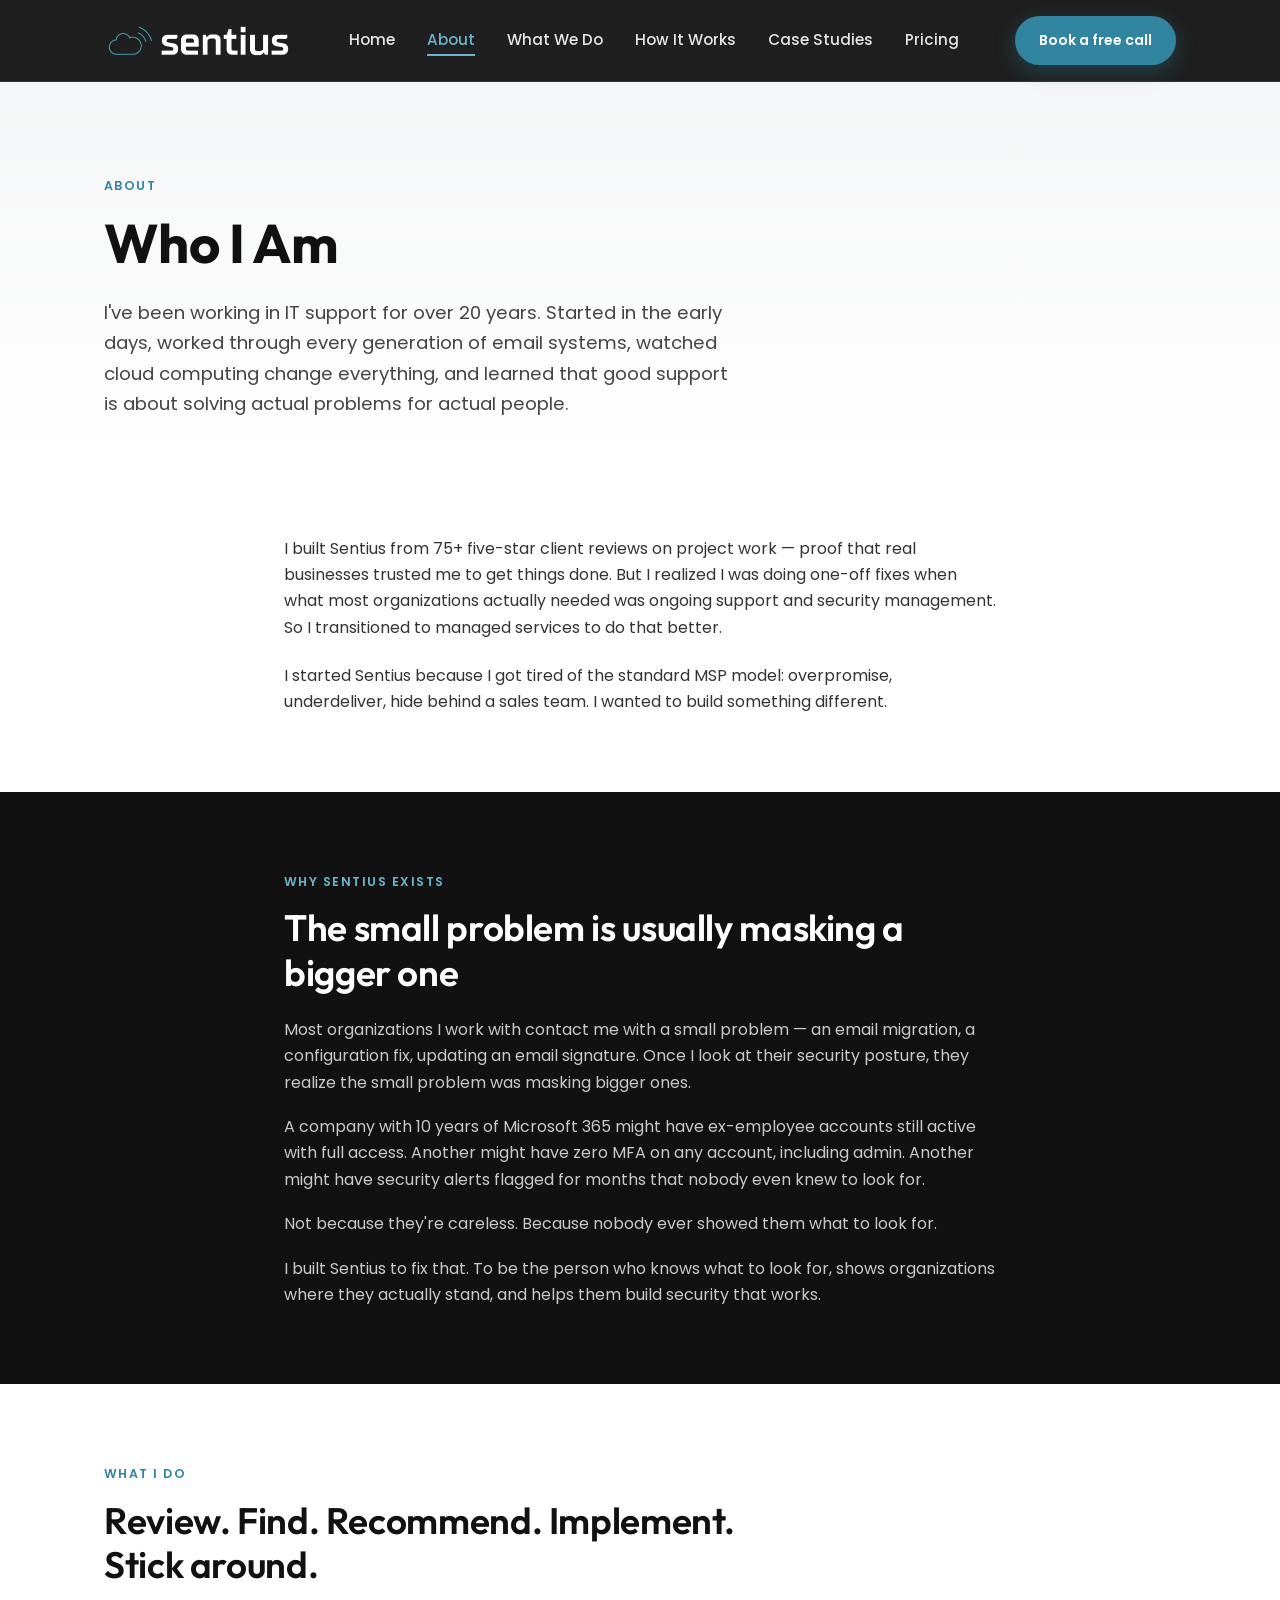
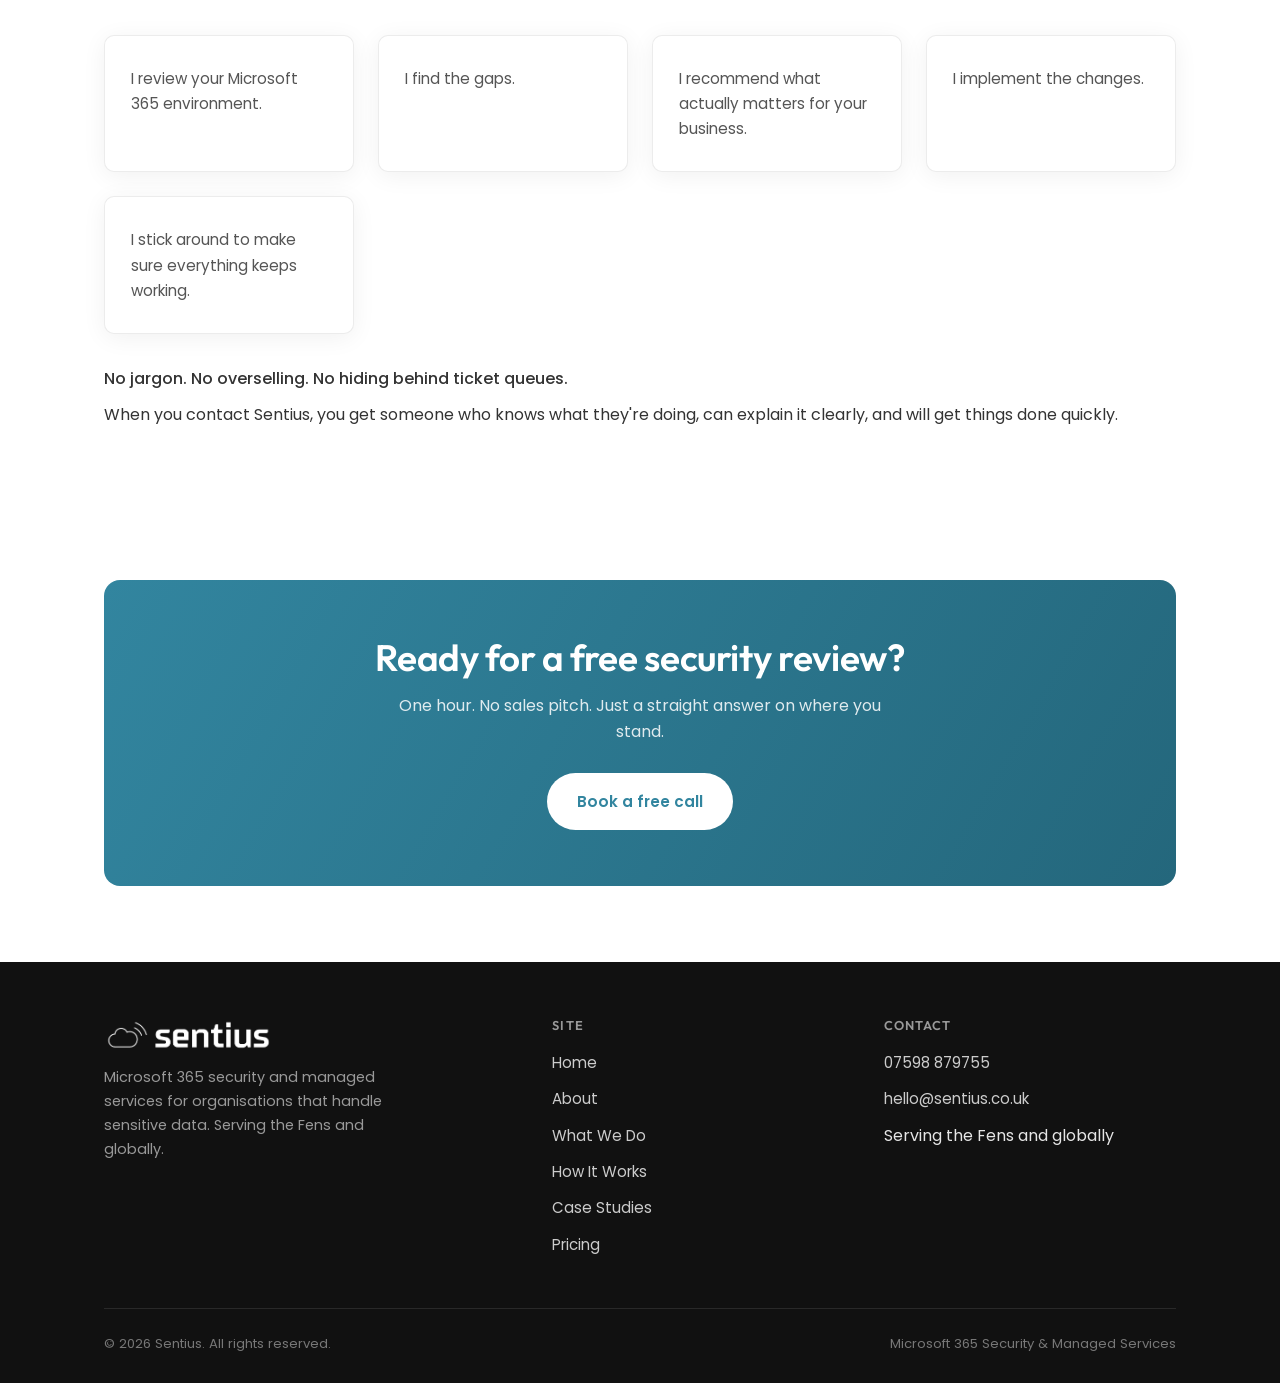
==== about.html @ 6f80625a "Initial website upload" ====
<!DOCTYPE html>
<html lang="en">
<head>
<meta charset="UTF-8">
<meta name="viewport" content="width=device-width, initial-scale=1.0">
<title>About Sentius | Microsoft 365 Support</title>
<meta name="description" content="20+ years of IT support experience. I built Sentius to help organisations find their security gaps and fix them — no jargon, no overselling.">
<link rel="icon" href="assets/favicon.ico">
<link rel="preconnect" href="https://fonts.googleapis.com">
<link rel="preconnect" href="https://fonts.gstatic.com" crossorigin>
<link href="https://fonts.googleapis.com/css2?family=Outfit:wght@500;600;700&family=Poppins:wght@400;500;600&display=swap" rel="stylesheet">
<link rel="stylesheet" href="css/style.css">
</head>
<body>

<header class="site-header">
  <div class="nav-wrap">
    <a href="index.html" class="logo-link"><img src="assets/logo.png" alt="Sentius logo"></a>
    <nav class="main-nav">
      <ul>
        <li><a href="index.html">Home</a></li>
        <li><a href="about.html">About</a></li>
        <li><a href="what-we-do.html">What We Do</a></li>
        <li><a href="how-it-works.html">How It Works</a></li>
        <li><a href="case-studies.html">Case Studies</a></li>
        <li><a href="pricing.html">Pricing</a></li>
      </ul>
    </nav>
    <div class="nav-cta">
      <a href="https://outlook.office365.com/owa/calendar/Sentius@sentius.co.uk/bookings/" target="_blank" rel="noopener" class="btn btn-primary">Book a free call</a>
    </div>
    <button class="nav-toggle" aria-label="Toggle menu"><span></span><span></span><span></span></button>
  </div>
</header>

<main>
  <section class="hero" style="padding-bottom:40px;">
    <div class="container">
      <span class="eyebrow">About</span>
      <h1>Who I Am</h1>
      <p class="lede">I've been working in IT support for over 20 years. Started in the early days, worked through every generation of email systems, watched cloud computing change everything, and learned that good support is about solving actual problems for actual people.</p>
    </div>
  </section>

  <section>
    <div class="container" style="max-width:760px;">
      <p style="margin-bottom:22px;">I built Sentius from 75+ five-star client reviews on project work &mdash; proof that real businesses trusted me to get things done. But I realized I was doing one-off fixes when what most organizations actually needed was ongoing support and security management. So I transitioned to managed services to do that better.</p>
      <p>I started Sentius because I got tired of the standard MSP model: overpromise, underdeliver, hide behind a sales team. I wanted to build something different.</p>
    </div>
  </section>

  <section class="section-dark">
    <div class="container" style="max-width:760px;">
      <span class="eyebrow" style="color:var(--teal-light)">Why Sentius Exists</span>
      <h2 style="margin-bottom:22px;">The small problem is usually masking a bigger one</h2>
      <p style="margin-bottom:18px;">Most organizations I work with contact me with a small problem &mdash; an email migration, a configuration fix, updating an email signature. Once I look at their security posture, they realize the small problem was masking bigger ones.</p>
      <p style="margin-bottom:18px;">A company with 10 years of Microsoft 365 might have ex-employee accounts still active with full access. Another might have zero MFA on any account, including admin. Another might have security alerts flagged for months that nobody even knew to look for.</p>
      <p style="margin-bottom:18px;">Not because they're careless. Because nobody ever showed them what to look for.</p>
      <p>I built Sentius to fix that. To be the person who knows what to look for, shows organizations where they actually stand, and helps them build security that works.</p>
    </div>
  </section>

  <section>
    <div class="container">
      <div class="section-head">
        <span class="eyebrow">What I Do</span>
        <h2>Review. Find. Recommend. Implement. Stick around.</h2>
      </div>
      <div class="grid-cards">
        <div class="card"><p>I review your Microsoft 365 environment.</p></div>
        <div class="card"><p>I find the gaps.</p></div>
        <div class="card"><p>I recommend what actually matters for your business.</p></div>
        <div class="card"><p>I implement the changes.</p></div>
        <div class="card"><p>I stick around to make sure everything keeps working.</p></div>
      </div>
      <p style="margin-top:32px; font-weight:500;">No jargon. No overselling. No hiding behind ticket queues.</p>
      <p style="margin-top:10px;">When you contact Sentius, you get someone who knows what they're doing, can explain it clearly, and will get things done quickly.</p>
    </div>
  </section>

  <section>
    <div class="container">
      <div class="cta-banner">
        <h2>Ready for a free security review?</h2>
        <p>One hour. No sales pitch. Just a straight answer on where you stand.</p>
        <a href="https://outlook.office365.com/owa/calendar/Sentius@sentius.co.uk/bookings/" target="_blank" rel="noopener" class="btn" style="background:var(--white); color:var(--teal);">Book a free call</a>
      </div>
    </div>
  </section>
</main>

<footer class="site-footer">
  <div class="container">
    <div class="footer-top">
      <div class="footer-brand">
        <img src="assets/logo.png" alt="Sentius logo">
        <p>Microsoft 365 security and managed services for organisations that handle sensitive data. Serving the Fens and globally.</p>
      </div>
      <div class="footer-col">
        <h4>Site</h4>
        <ul>
          <li><a href="index.html">Home</a></li>
          <li><a href="about.html">About</a></li>
          <li><a href="what-we-do.html">What We Do</a></li>
          <li><a href="how-it-works.html">How It Works</a></li>
          <li><a href="case-studies.html">Case Studies</a></li>
          <li><a href="pricing.html">Pricing</a></li>
        </ul>
      </div>
      <div class="footer-col">
        <h4>Contact</h4>
        <ul>
          <li><a href="tel:07598879755">07598 879755</a></li>
          <li><a href="mailto:hello@sentius.co.uk">hello@sentius.co.uk</a></li>
          <li>Serving the Fens and globally</li>
        </ul>
      </div>
    </div>
    <div class="footer-bottom">
      <span>&copy; <span id="year"></span> Sentius. All rights reserved.</span>
      <span>Microsoft 365 Security &amp; Managed Services</span>
    </div>
  </div>
</footer>

<script src="js/main.js"></script>
<script>document.getElementById('year').textContent = new Date().getFullYear();</script>
</body>
</html>
---- css/style.css ----
/* ===== Sentius — Design tokens ===== */
:root {
  --teal: #32859F;
  --teal-light: #68B7CF;
  --ink: #111111;
  --ink-alt: #16171B;
  --off-white: #E6E6E6;
  --white: #FFFFFF;
  --off-white-bg: #F5F6F7;

  --font-head: 'Outfit', -apple-system, 'Segoe UI', sans-serif;
  --font-body: 'Poppins', -apple-system, 'Segoe UI', sans-serif;

  --max-w: 1120px;
  --radius: 10px;
  --shadow: 0 4px 24px rgba(17, 17, 17, 0.06);
}

* { box-sizing: border-box; margin: 0; padding: 0; }

html { scroll-behavior: smooth; }

body {
  font-family: var(--font-body);
  color: var(--ink);
  background: var(--white);
  line-height: 1.65;
  -webkit-font-smoothing: antialiased;
}

img { max-width: 100%; display: block; }

a { color: inherit; text-decoration: none; }

h1, h2, h3, h4 {
  font-family: var(--font-head);
  font-weight: 600;
  line-height: 1.2;
  letter-spacing: -0.01em;
}

h1 { font-size: clamp(2.1rem, 4.5vw, 3.4rem); font-weight: 700; }
h2 { font-size: clamp(1.6rem, 3vw, 2.3rem); }
h3 { font-size: 1.2rem; }

p { color: #333; }

.container {
  max-width: var(--max-w);
  margin: 0 auto;
  padding: 0 24px;
}

.eyebrow {
  display: inline-block;
  font-size: 0.78rem;
  font-weight: 600;
  letter-spacing: 0.12em;
  text-transform: uppercase;
  color: var(--teal);
  margin-bottom: 14px;
}

.lede {
  font-size: 1.15rem;
  color: #444;
  max-width: 640px;
}

/* ===== Buttons ===== */
.btn {
  display: inline-flex;
  align-items: center;
  gap: 8px;
  padding: 14px 28px;
  border-radius: 999px;
  font-weight: 600;
  font-size: 0.95rem;
  border: 2px solid transparent;
  cursor: pointer;
  transition: transform 0.15s ease, box-shadow 0.15s ease, background 0.15s ease, color 0.15s ease;
}
.btn:hover { transform: translateY(-2px); }

.btn-primary {
  background: var(--teal);
  color: var(--white);
  box-shadow: 0 6px 20px rgba(50, 133, 159, 0.35);
}
.btn-primary:hover { background: #2a7389; }

.btn-outline {
  background: transparent;
  border-color: var(--ink);
  color: var(--ink);
}
.btn-outline:hover { border-color: var(--teal); color: var(--teal); }

.btn-outline-light {
  background: transparent;
  border-color: rgba(255,255,255,0.5);
  color: var(--white);
}
.btn-outline-light:hover { border-color: var(--teal-light); color: var(--teal-light); }

/* ===== Header ===== */
header.site-header {
  position: sticky;
  top: 0;
  z-index: 100;
  background: rgba(17,17,17,0.94);
  backdrop-filter: blur(10px);
  border-bottom: 1px solid rgba(255,255,255,0.08);
}

.nav-wrap {
  display: flex;
  align-items: center;
  justify-content: space-between;
  padding: 16px 24px;
  max-width: var(--max-w);
  margin: 0 auto;
}

.logo-link { display: flex; align-items: center; gap: 10px; }
.logo-link img { height: 38px; width: auto; }

nav.main-nav ul {
  list-style: none;
  display: flex;
  gap: 32px;
  align-items: center;
}

nav.main-nav a {
  font-size: 0.95rem;
  font-weight: 500;
  color: var(--off-white);
  position: relative;
  padding: 4px 0;
}

nav.main-nav a::after {
  content: '';
  position: absolute;
  left: 0; bottom: -2px;
  width: 0; height: 2px;
  background: var(--teal-light);
  transition: width 0.2s ease;
}

nav.main-nav a:hover::after,
nav.main-nav a.active::after { width: 100%; }

nav.main-nav a.active { color: var(--teal-light); }

.nav-cta { display: flex; align-items: center; gap: 20px; }
.nav-cta .btn { padding: 11px 22px; font-size: 0.88rem; }
.nav-cta .btn-outline { border-color: rgba(255,255,255,0.4); color: var(--off-white); }
.nav-cta .btn-outline:hover { border-color: var(--teal-light); color: var(--teal-light); }

.nav-toggle {
  display: none;
  flex-direction: column;
  gap: 5px;
  background: none;
  border: none;
  cursor: pointer;
  padding: 8px;
}
.nav-toggle span {
  width: 24px; height: 2px;
  background: var(--off-white);
  transition: transform 0.2s ease, opacity 0.2s ease;
}

/* ===== Hero ===== */
.hero {
  background: linear-gradient(180deg, var(--off-white-bg) 0%, var(--white) 100%);
  padding: 90px 0 80px;
}

.hero-inner {
  display: grid;
  gap: 40px;
}

.hero p.lede { margin-top: 22px; }

.hero-actions {
  margin-top: 34px;
  display: flex;
  gap: 16px;
  flex-wrap: wrap;
}

.hero-note {
  margin-top: 40px;
  padding-top: 28px;
  border-top: 1px solid rgba(17,17,17,0.08);
  font-size: 0.98rem;
  color: #444;
  max-width: 720px;
}

/* ===== Section basics ===== */
section { padding: 76px 0; }
.section-dark {
  background: var(--ink);
  color: var(--off-white);
}
.section-dark p { color: #c9c9c9; }
.section-dark h2, .section-dark h3 { color: var(--white); }

.section-tint { background: var(--off-white-bg); }

.section-head { max-width: 680px; margin-bottom: 48px; }

/* ===== Why Sentius cards ===== */
.grid-cards {
  display: grid;
  grid-template-columns: repeat(auto-fit, minmax(240px, 1fr));
  gap: 24px;
}

.card {
  background: var(--white);
  border: 1px solid rgba(17,17,17,0.08);
  border-radius: var(--radius);
  padding: 30px 26px;
  box-shadow: var(--shadow);
}

.card .num {
  font-family: var(--font-head);
  font-weight: 700;
  font-size: 1.6rem;
  color: var(--teal);
  margin-bottom: 12px;
}

.card h3 { margin-bottom: 10px; }
.card p { font-size: 0.95rem; color: #555; }

/* ===== Stack diagram ===== */
.stack {
  display: flex;
  flex-direction: column;
  gap: 10px;
  max-width: 560px;
}

.stack-layer {
  border-radius: var(--radius);
  padding: 20px 24px;
  border: 1px solid rgba(255,255,255,0.08);
}

.stack-layer h4 { color: var(--white); font-size: 1.02rem; margin-bottom: 4px; }
.stack-layer span { font-size: 0.85rem; color: #b7b7b7; }

.stack-layer.base { background: #1d2126; }
.stack-layer.mid { background: #223947; border-color: rgba(104,183,207,0.25); }
.stack-layer.top { background: linear-gradient(120deg, var(--teal), var(--teal-light)); }
.stack-layer.top h4, .stack-layer.top span { color: var(--white); }

.stack-flag {
  display: inline-flex;
  align-items: center;
  gap: 8px;
  background: #3a1f1f;
  color: #ffb4a2;
  border: 1px solid #5c2a2a;
  border-radius: 999px;
  padding: 6px 14px;
  font-size: 0.82rem;
  font-weight: 600;
  margin-bottom: 16px;
}

/* ===== Services list ===== */
.service-row {
  display: grid;
  grid-template-columns: 44px 1fr;
  gap: 20px;
  padding: 32px 0;
  border-bottom: 1px solid rgba(17,17,17,0.08);
}
.service-row:first-child { padding-top: 0; }
.service-row:last-of-type { border-bottom: none; }

.service-index {
  font-family: var(--font-head);
  font-weight: 700;
  font-size: 1.1rem;
  color: var(--teal-light);
  background: var(--ink);
  width: 44px; height: 44px;
  border-radius: 50%;
  display: flex; align-items: center; justify-content: center;
}

.service-row h3 { margin-bottom: 8px; }
.service-row .means {
  margin-top: 12px;
  font-size: 0.92rem;
  color: var(--teal);
  font-weight: 500;
}

/* ===== Steps ===== */
.steps {
  display: grid;
  grid-template-columns: repeat(auto-fit, minmax(230px, 1fr));
  gap: 28px;
  counter-reset: step;
}

.step {
  position: relative;
  padding-top: 12px;
}

.step .step-num {
  font-family: var(--font-head);
  font-weight: 700;
  font-size: 2.2rem;
  color: var(--teal);
  opacity: 0.35;
  display: block;
  margin-bottom: 14px;
}

.step h3 { margin-bottom: 10px; }
.step p { font-size: 0.94rem; }

/* ===== Pricing ===== */
.pricing-grid {
  display: grid;
  grid-template-columns: repeat(auto-fit, minmax(280px, 1fr));
  gap: 24px;
  align-items: stretch;
}

.tier {
  background: var(--white);
  border: 1px solid rgba(17,17,17,0.1);
  border-radius: var(--radius);
  padding: 34px 28px;
  display: flex;
  flex-direction: column;
  box-shadow: var(--shadow);
}

.tier.popular {
  border-color: var(--teal);
  box-shadow: 0 10px 34px rgba(50,133,159,0.22);
  transform: translateY(-8px);
}

.tier-badge {
  align-self: flex-start;
  background: var(--teal);
  color: var(--white);
  font-size: 0.72rem;
  font-weight: 700;
  letter-spacing: 0.06em;
  text-transform: uppercase;
  padding: 5px 12px;
  border-radius: 999px;
  margin-bottom: 14px;
}

.tier h3 { font-size: 1.35rem; }
.tier .tier-desc { font-size: 0.92rem; color: #555; margin: 10px 0 20px; min-height: 42px; }

.tier .price {
  font-family: var(--font-head);
  font-weight: 700;
  font-size: 2.1rem;
  color: var(--ink);
  margin-bottom: 4px;
}
.tier .price span { font-size: 0.95rem; font-weight: 500; color: #666; }

.tier ul {
  list-style: none;
  margin: 22px 0;
  flex-grow: 1;
}

.tier ul li {
  display: flex;
  gap: 10px;
  padding: 8px 0;
  font-size: 0.9rem;
  color: #333;
  border-top: 1px solid rgba(17,17,17,0.06);
}
.tier ul li:first-child { border-top: none; }

.tier ul li .tick { color: var(--teal); font-weight: 700; flex-shrink: 0; }

.tier-meta {
  font-size: 0.82rem;
  color: #666;
  background: var(--off-white-bg);
  border-radius: 8px;
  padding: 14px 16px;
  margin-bottom: 20px;
}
.tier-meta div { display: flex; justify-content: space-between; padding: 3px 0; }
.tier-meta div span:first-child { color: #888; }

.tier-best {
  font-size: 0.85rem;
  color: #555;
  margin-bottom: 20px;
  padding-top: 16px;
  border-top: 1px dashed rgba(17,17,17,0.12);
}
.tier-best b { color: var(--ink); display: block; margin-bottom: 4px; font-size: 0.78rem; text-transform: uppercase; letter-spacing: 0.06em; }

.addon-box {
  margin-top: 40px;
  background: var(--off-white-bg);
  border-radius: var(--radius);
  padding: 32px;
  display: grid;
  grid-template-columns: 1fr 1fr;
  gap: 30px;
}
@media (max-width: 700px) { .addon-box { grid-template-columns: 1fr; } }

.notes-list {
  list-style: none;
  margin-top: 20px;
}
.notes-list li {
  padding: 12px 0;
  border-top: 1px solid rgba(17,17,17,0.08);
  font-size: 0.94rem;
  color: #444;
}
.notes-list li:first-child { border-top: none; }

/* ===== Case studies ===== */
.case-study {
  background: var(--white);
  border: 1px solid rgba(17,17,17,0.08);
  border-radius: var(--radius);
  padding: 40px;
  margin-bottom: 32px;
  box-shadow: var(--shadow);
}

.case-study h3.case-title {
  color: var(--teal);
  font-size: 1.5rem;
  margin-bottom: 24px;
}

.case-block { margin-bottom: 20px; }
.case-block h4 {
  font-size: 0.78rem;
  text-transform: uppercase;
  letter-spacing: 0.08em;
  color: #888;
  margin-bottom: 8px;
}
.case-block p { font-size: 0.96rem; }

.stat-card {
  background: var(--ink);
  border-radius: var(--radius);
  padding: 30px;
  color: var(--white);
  margin-bottom: 20px;
}

.stat-card h4 { color: var(--teal-light); font-size: 1rem; margin-bottom: 4px; }

.stat-label {
  font-size: 0.76rem;
  text-transform: uppercase;
  letter-spacing: 0.06em;
  color: #888;
  margin-bottom: 20px;
}

.stat-row {
  display: flex;
  align-items: center;
  gap: 16px;
  flex-wrap: wrap;
  margin-bottom: 10px;
}

.stat-num { font-family: var(--font-head); font-weight: 700; font-size: 1.7rem; }
.stat-num.before { color: #999; }
.stat-num.after { color: var(--teal-light); }
.stat-arrow { color: #666; font-size: 1.3rem; }

.stat-date { font-size: 0.78rem; color: #999; }

.bar-track {
  height: 8px;
  background: #2a2c31;
  border-radius: 999px;
  overflow: hidden;
  margin: 14px 0 6px;
}
.bar-fill {
  height: 100%;
  background: linear-gradient(90deg, var(--teal), var(--teal-light));
  border-radius: 999px;
}

.stat-sub { font-size: 0.85rem; color: #aaa; }

/* ===== Footer ===== */
footer.site-footer {
  background: var(--ink);
  color: var(--off-white);
  padding: 56px 0 28px;
}

.footer-top {
  display: grid;
  grid-template-columns: 1.4fr 1fr 1fr;
  gap: 40px;
  padding-bottom: 40px;
  border-bottom: 1px solid rgba(255,255,255,0.1);
}
@media (max-width: 760px) { .footer-top { grid-template-columns: 1fr; } }

.footer-brand img { height: 34px; margin-bottom: 14px; filter: brightness(0) invert(1); }
.footer-brand p { color: #999; font-size: 0.9rem; max-width: 300px; }

.footer-col h4 {
  font-size: 0.8rem;
  text-transform: uppercase;
  letter-spacing: 0.08em;
  color: #999;
  margin-bottom: 16px;
}
.footer-col ul { list-style: none; }
.footer-col li { margin-bottom: 10px; }
.footer-col a { color: #ccc; font-size: 0.94rem; }
.footer-col a:hover { color: var(--teal-light); }

.footer-bottom {
  display: flex;
  justify-content: space-between;
  align-items: center;
  padding-top: 24px;
  font-size: 0.82rem;
  color: #777;
  flex-wrap: wrap;
  gap: 10px;
}

/* ===== CTA banner ===== */
.cta-banner {
  background: linear-gradient(120deg, var(--teal), #24677c);
  border-radius: 16px;
  padding: 56px;
  text-align: center;
  color: var(--white);
}
.cta-banner h2 { color: var(--white); margin-bottom: 12px; }
.cta-banner p { color: rgba(255,255,255,0.85); max-width: 520px; margin: 0 auto 28px; }

/* ===== Mobile ===== */
@media (max-width: 860px) {
  nav.main-nav { position: fixed; top: 72px; left: 0; right: 0; background: var(--ink); flex-direction: column; padding: 20px 24px; border-bottom: 1px solid rgba(255,255,255,0.08); transform: translateY(-150%); opacity: 0; transition: transform 0.25s ease, opacity 0.25s ease; }
  nav.main-nav.open { transform: translateY(0); opacity: 1; }
  nav.main-nav ul { flex-direction: column; align-items: flex-start; gap: 18px; width: 100%; }
  .nav-cta { display: none; }
  .nav-toggle { display: flex; }
  .hero { padding: 60px 0 56px; }
  .tier.popular { transform: none; }
  .cta-banner { padding: 40px 24px; }
}
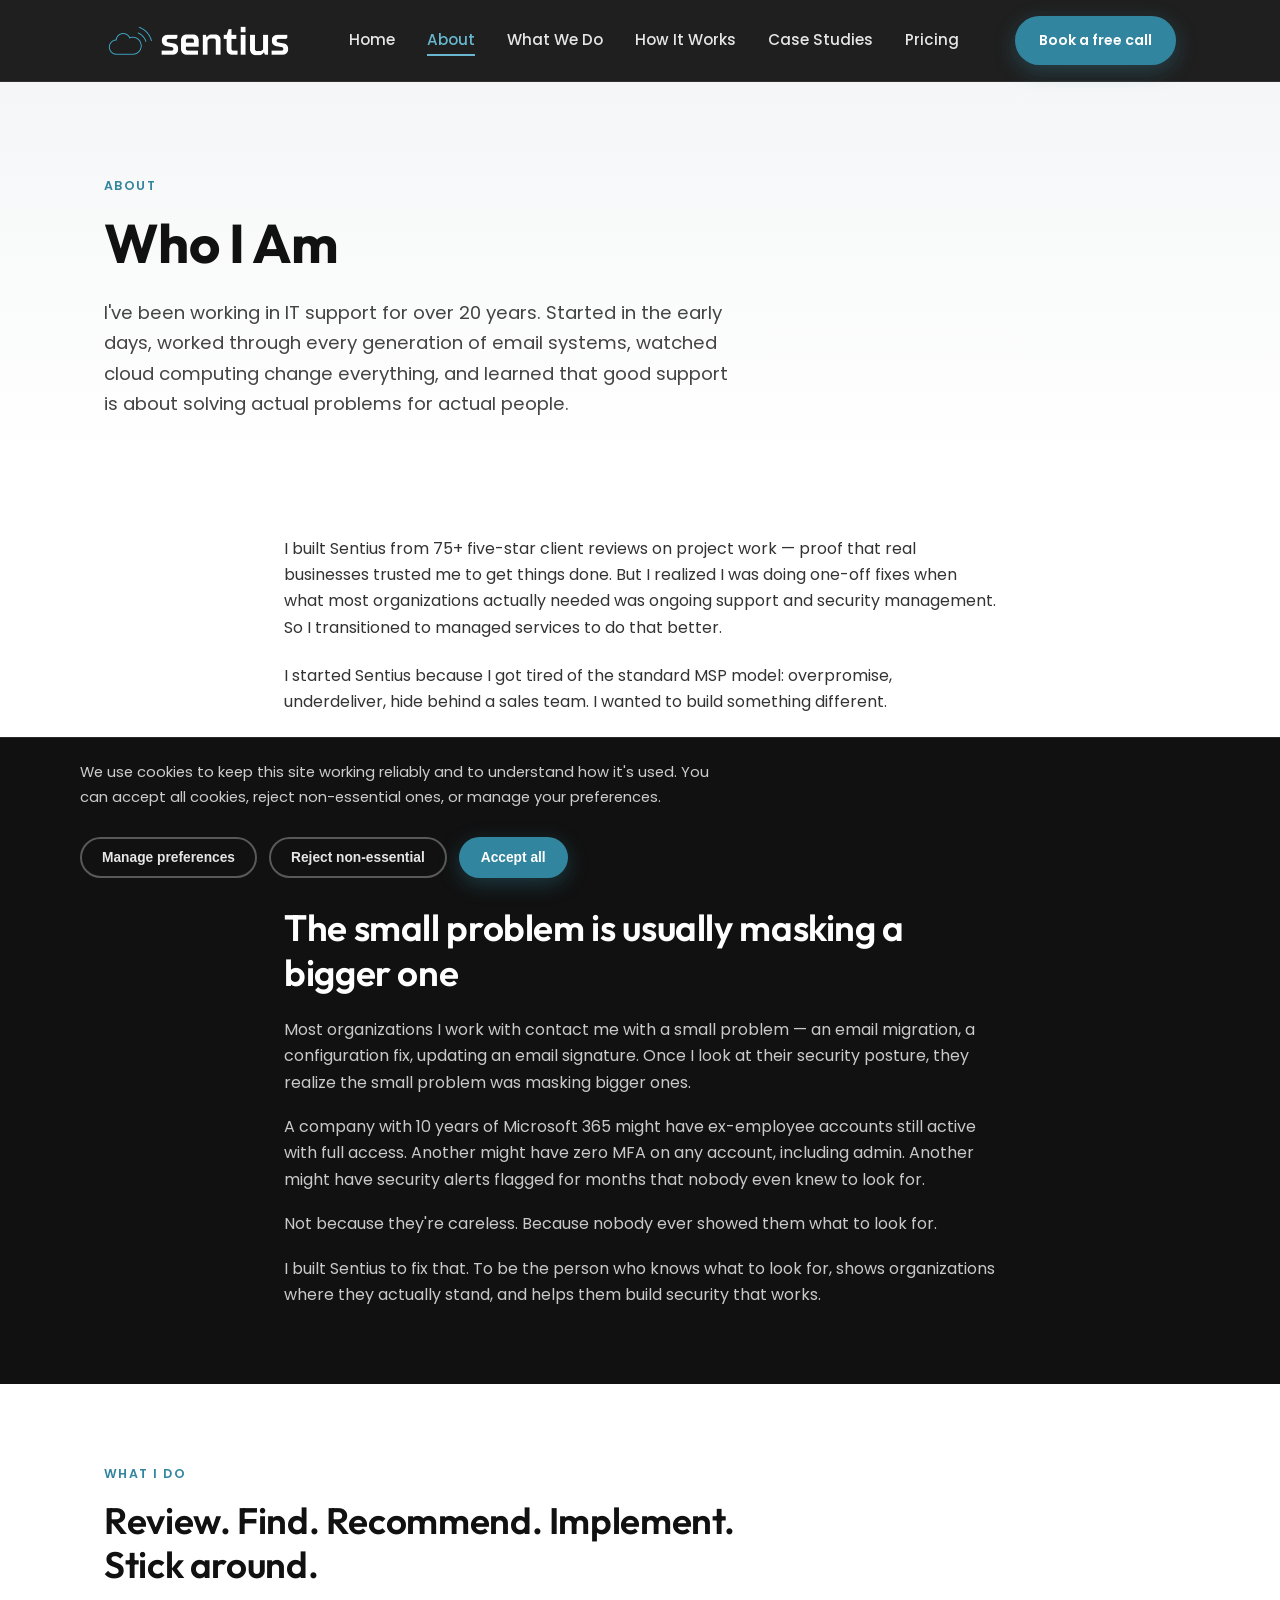
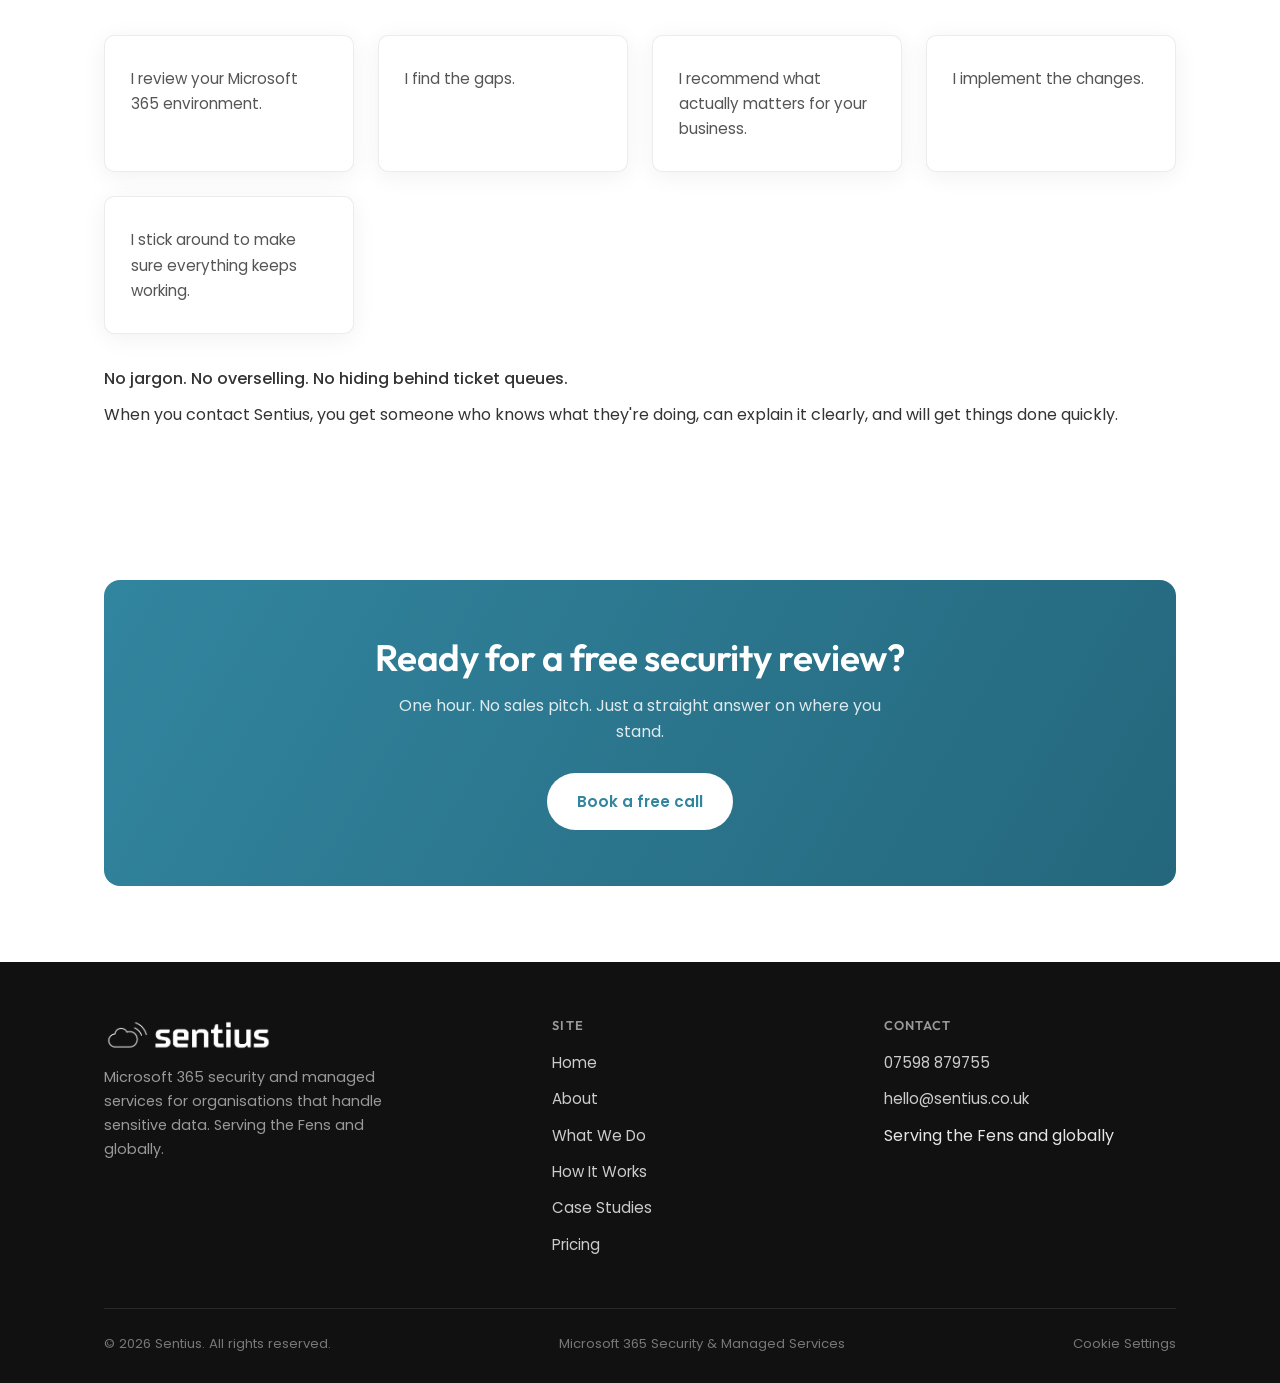
==== commit dadbcf62: "Add cookies acceptance to all pages" ====
--- a/about.html
+++ b/about.html
@@ -119,11 +119,13 @@
     <div class="footer-bottom">
       <span>&copy; <span id="year"></span> Sentius. All rights reserved.</span>
       <span>Microsoft 365 Security &amp; Managed Services</span>
+      <a href="#" data-cookie-settings>Cookie Settings</a>
     </div>
   </div>
 </footer>
 
 <script src="js/main.js"></script>
+<script src="js/cookie-consent.js"></script>
 <script>document.getElementById('year').textContent = new Date().getFullYear();</script>
 </body>
 </html>
--- a/css/style.css
+++ b/css/style.css
@@ -571,6 +571,143 @@
 .cta-banner h2 { color: var(--white); margin-bottom: 12px; }
 .cta-banner p { color: rgba(255,255,255,0.85); max-width: 520px; margin: 0 auto 28px; }
 
+/* ===== Cookie consent ===== */
+.cookie-banner {
+  position: fixed;
+  left: 0; right: 0; bottom: 0;
+  z-index: 200;
+  background: var(--ink);
+  border-top: 1px solid rgba(255,255,255,0.1);
+  padding: 22px 24px;
+  transform: translateY(120%);
+  transition: transform 0.3s ease;
+}
+.cookie-banner.is-visible { transform: translateY(0); }
+
+.cookie-banner-inner {
+  max-width: var(--max-w);
+  margin: 0 auto;
+  display: flex;
+  align-items: center;
+  justify-content: space-between;
+  gap: 28px;
+  flex-wrap: wrap;
+}
+
+.cookie-banner-inner p {
+  color: #ccc;
+  font-size: 0.92rem;
+  max-width: 640px;
+  margin: 0;
+}
+
+.cookie-banner-actions {
+  display: flex;
+  gap: 12px;
+  flex-wrap: wrap;
+}
+
+.cookie-banner-actions .btn { padding: 11px 20px; font-size: 0.86rem; }
+.cookie-banner-actions .btn-outline { border-color: rgba(255,255,255,0.3); color: var(--off-white); }
+.cookie-banner-actions .btn-outline:hover { border-color: var(--teal-light); color: var(--teal-light); }
+
+.cookie-modal-overlay {
+  position: fixed;
+  inset: 0;
+  z-index: 210;
+  background: rgba(17,17,17,0.6);
+  display: flex;
+  align-items: center;
+  justify-content: center;
+  padding: 24px;
+  opacity: 0;
+  pointer-events: none;
+  transition: opacity 0.2s ease;
+}
+.cookie-modal-overlay.is-visible { opacity: 1; pointer-events: auto; }
+
+.cookie-modal {
+  position: relative;
+  background: var(--white);
+  border-radius: var(--radius);
+  max-width: 480px;
+  width: 100%;
+  max-height: 86vh;
+  overflow-y: auto;
+  padding: 36px;
+  box-shadow: 0 20px 60px rgba(0,0,0,0.3);
+}
+
+.cookie-modal h3 { margin-bottom: 10px; }
+.cookie-modal-intro { font-size: 0.9rem; color: #555; margin-bottom: 24px; }
+
+.cookie-modal-close {
+  position: absolute;
+  top: 16px; right: 16px;
+  background: none;
+  border: none;
+  font-size: 1.4rem;
+  line-height: 1;
+  color: #888;
+  cursor: pointer;
+  padding: 6px;
+}
+.cookie-modal-close:hover { color: var(--ink); }
+
+.cookie-category {
+  padding: 16px 0;
+  border-top: 1px solid rgba(17,17,17,0.08);
+}
+.cookie-category:first-of-type { border-top: none; }
+
+.cookie-category-head {
+  display: flex;
+  align-items: center;
+  justify-content: space-between;
+  font-weight: 600;
+  font-family: var(--font-head);
+  margin-bottom: 6px;
+}
+
+.cookie-category p { font-size: 0.86rem; color: #666; }
+
+.cookie-toggle {
+  width: 42px; height: 24px;
+  border-radius: 999px;
+  background: #d5d5d5;
+  border: none;
+  position: relative;
+  cursor: pointer;
+  padding: 0;
+  flex-shrink: 0;
+}
+.cookie-toggle-dot {
+  position: absolute;
+  top: 3px; left: 3px;
+  width: 18px; height: 18px;
+  border-radius: 50%;
+  background: var(--white);
+  transition: transform 0.18s ease;
+}
+.cookie-toggle.is-on { background: var(--teal); }
+.cookie-toggle.is-on .cookie-toggle-dot { transform: translateX(18px); }
+
+.cookie-toggle-locked {
+  background: var(--teal);
+  cursor: default;
+  opacity: 0.7;
+}
+.cookie-toggle-locked .cookie-toggle-dot { transform: translateX(18px); }
+
+.cookie-modal-actions {
+  display: flex;
+  justify-content: flex-end;
+  gap: 12px;
+  margin-top: 24px;
+  flex-wrap: wrap;
+}
+.cookie-modal-actions .btn { padding: 11px 20px; font-size: 0.86rem; }
+
 /* ===== Mobile ===== */
 @media (max-width: 860px) {
   nav.main-nav { position: fixed; top: 72px; left: 0; right: 0; background: var(--ink); flex-direction: column; padding: 20px 24px; border-bottom: 1px solid rgba(255,255,255,0.08); transform: translateY(-150%); opacity: 0; transition: transform 0.25s ease, opacity 0.25s ease; }
@@ -581,4 +718,7 @@
   .hero { padding: 60px 0 56px; }
   .tier.popular { transform: none; }
   .cta-banner { padding: 40px 24px; }
-}
+  .cookie-banner-inner { flex-direction: column; align-items: stretch; }
+  .cookie-banner-actions { justify-content: stretch; }
+  .cookie-banner-actions .btn { flex: 1; justify-content: center; }
+}
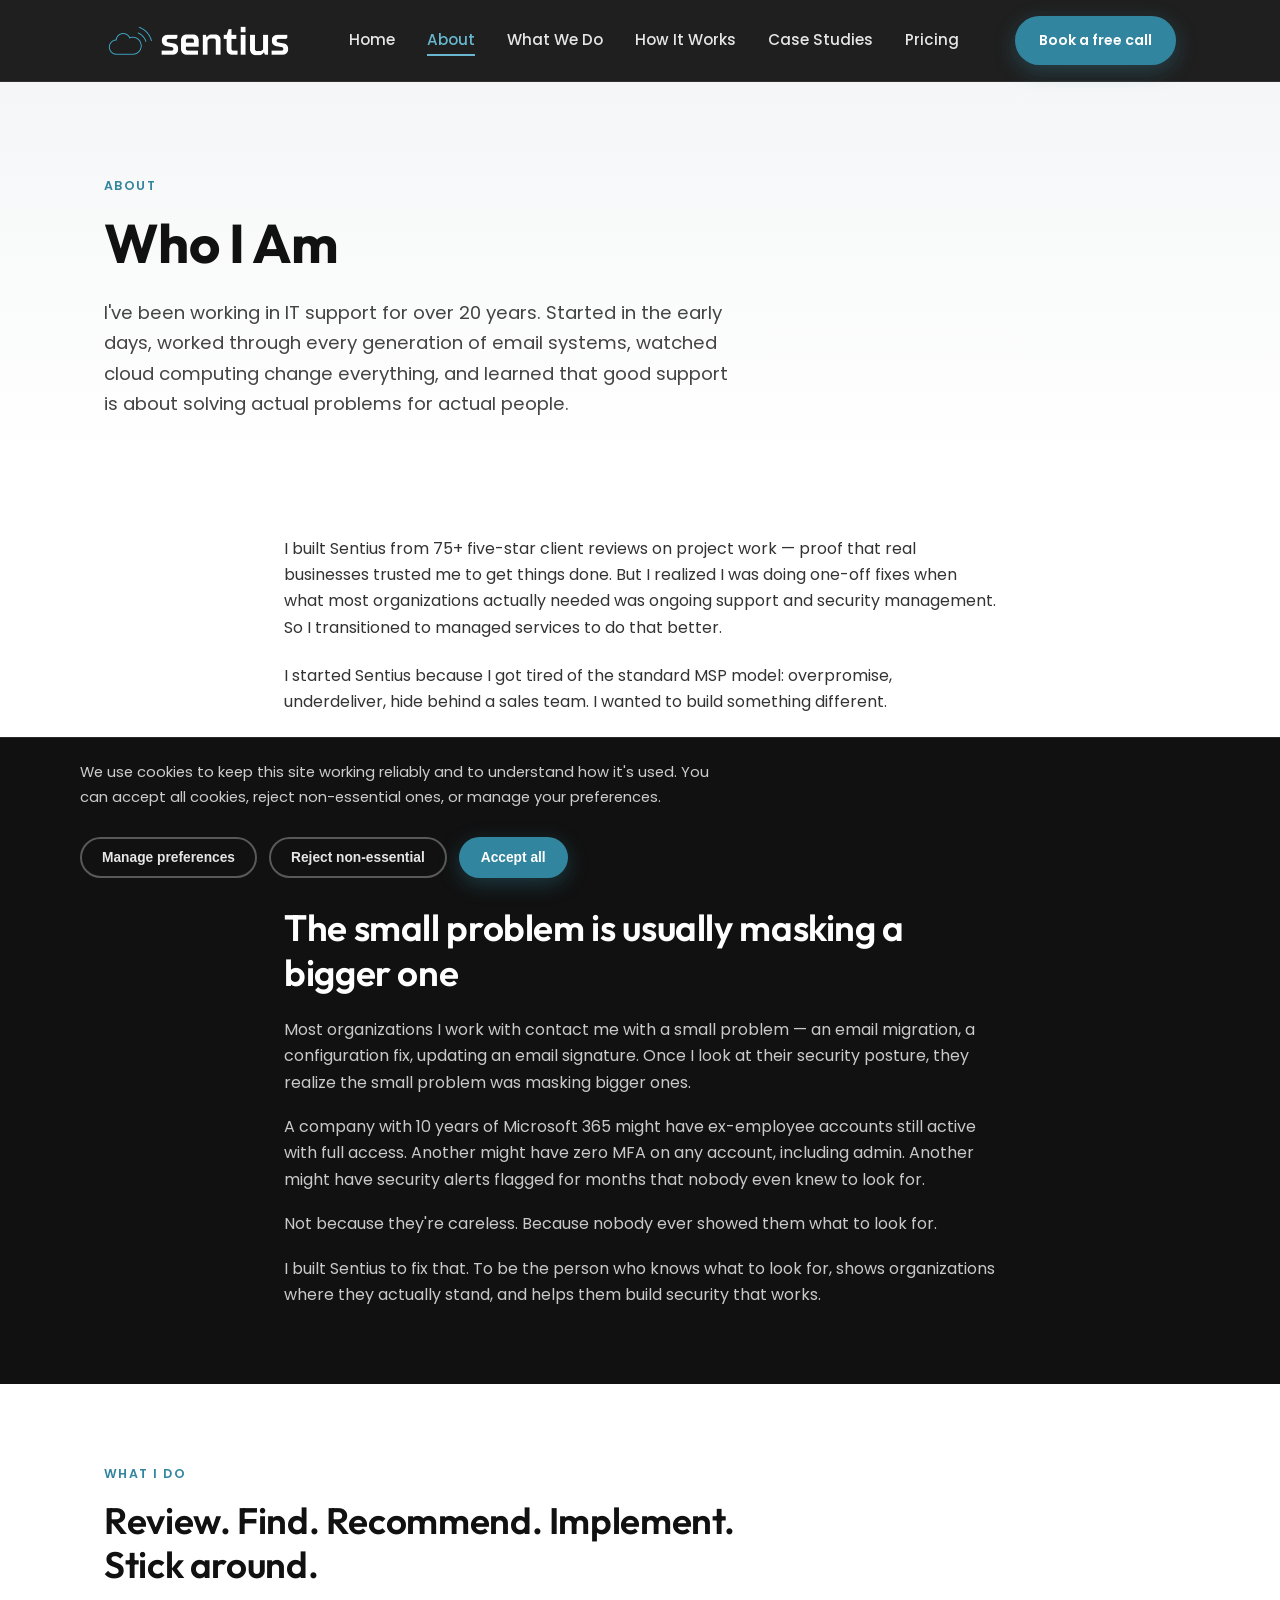
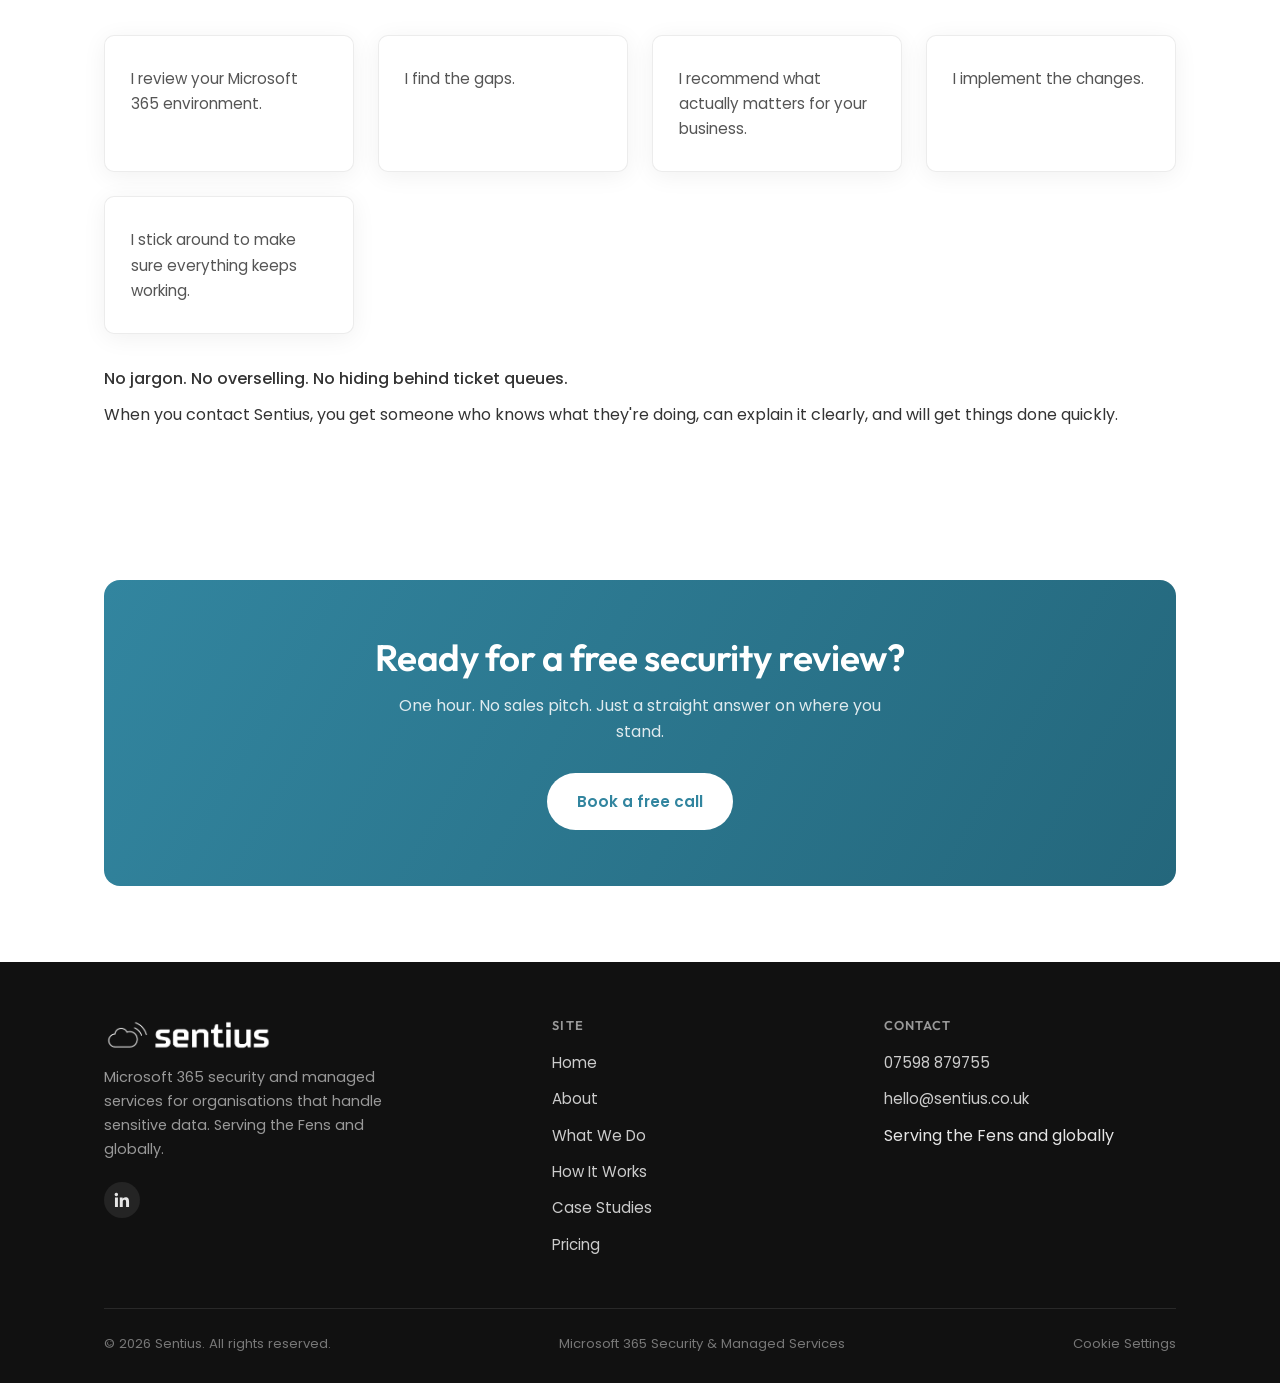
==== commit fc58ca7f: "add linkedin" ====
--- a/about.html
+++ b/about.html
@@ -95,6 +95,11 @@
       <div class="footer-brand">
         <img src="assets/logo.png" alt="Sentius logo">
         <p>Microsoft 365 security and managed services for organisations that handle sensitive data. Serving the Fens and globally.</p>
+        <div class="footer-social">
+          <a href="https://www.linkedin.com/in/chris-warner-75b22317b/" target="_blank" rel="noopener" aria-label="Sentius on LinkedIn">
+            <svg viewBox="0 0 24 24" width="20" height="20" fill="currentColor" aria-hidden="true"><path d="M20.45 20.45h-3.56v-5.57c0-1.33-.02-3.04-1.85-3.04-1.85 0-2.14 1.45-2.14 2.94v5.67H9.34V9h3.42v1.56h.05c.48-.9 1.64-1.85 3.38-1.85 3.6 0 4.27 2.37 4.27 5.46v6.28zM5.34 7.43a2.07 2.07 0 1 1 0-4.13 2.07 2.07 0 0 1 0 4.13zM7.12 20.45H3.56V9h3.56v11.45z"/></svg>
+          </a>
+        </div>
       </div>
       <div class="footer-col">
         <h4>Site</h4>
--- a/css/style.css
+++ b/css/style.css
@@ -409,8 +409,9 @@
   padding: 14px 16px;
   margin-bottom: 20px;
 }
-.tier-meta div { display: flex; justify-content: space-between; padding: 3px 0; }
+.tier-meta div { display: grid; grid-template-columns: 108px 1fr; gap: 10px; padding: 5px 0; align-items: baseline; }
 .tier-meta div span:first-child { color: #888; }
+.tier-meta div span:last-child { text-align: right; font-weight: 500; color: var(--ink); }
 
 .tier-best {
   font-size: 0.85rem;
@@ -432,6 +433,18 @@
 }
 @media (max-width: 700px) { .addon-box { grid-template-columns: 1fr; } }
 
+.addon-box ul { list-style: none; margin: 0; }
+.addon-box ul li {
+  display: flex;
+  gap: 10px;
+  padding: 8px 0;
+  font-size: 0.9rem;
+  color: #333;
+  border-top: 1px solid rgba(17,17,17,0.08);
+}
+.addon-box ul li:first-child { border-top: none; }
+.addon-box ul li .tick { color: var(--teal); font-weight: 700; flex-shrink: 0; }
+
 .notes-list {
   list-style: none;
   margin-top: 20px;
@@ -536,6 +549,19 @@
 
 .footer-brand img { height: 34px; margin-bottom: 14px; filter: brightness(0) invert(1); }
 .footer-brand p { color: #999; font-size: 0.9rem; max-width: 300px; }
+
+.footer-social { display: flex; gap: 12px; margin-top: 20px; }
+.footer-social a {
+  display: flex;
+  align-items: center;
+  justify-content: center;
+  width: 36px; height: 36px;
+  border-radius: 50%;
+  background: rgba(255,255,255,0.08);
+  color: var(--off-white);
+  transition: background 0.15s ease, color 0.15s ease;
+}
+.footer-social a:hover { background: var(--teal); color: var(--white); }
 
 .footer-col h4 {
   font-size: 0.8rem;
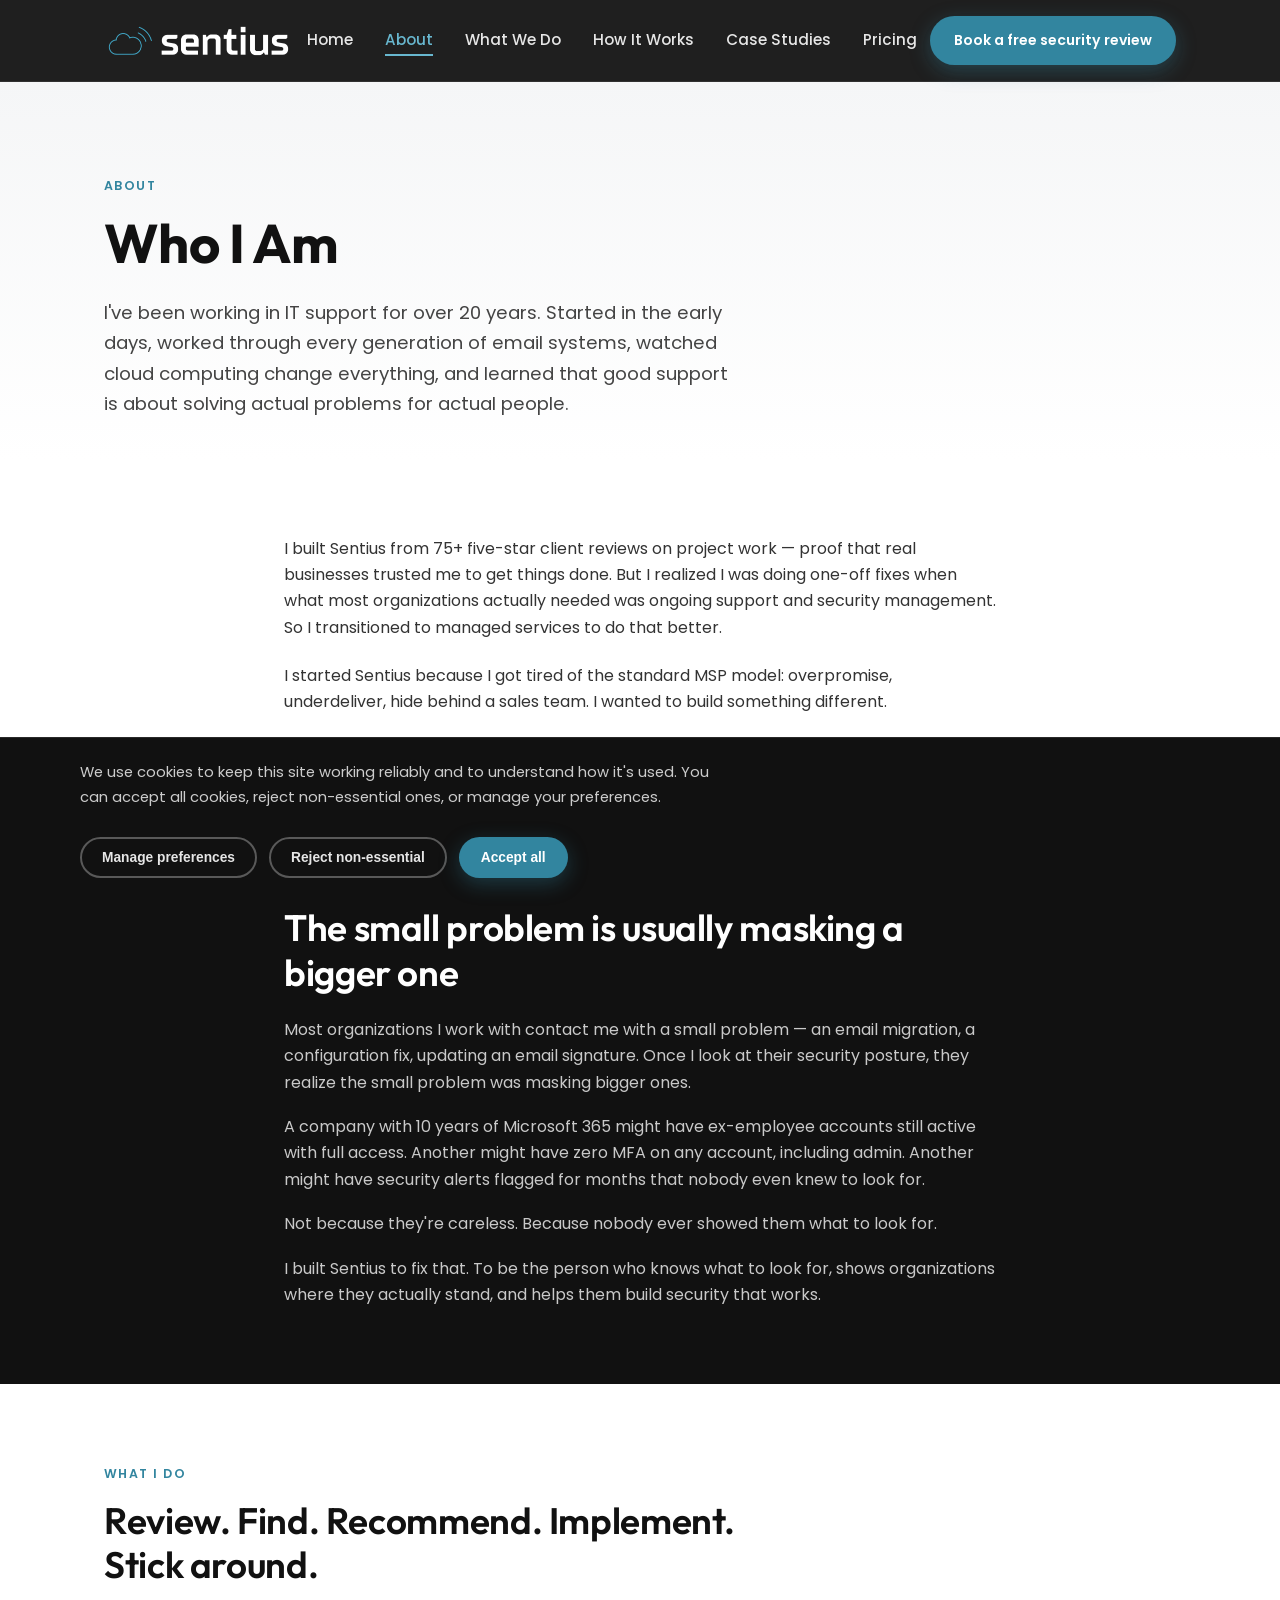
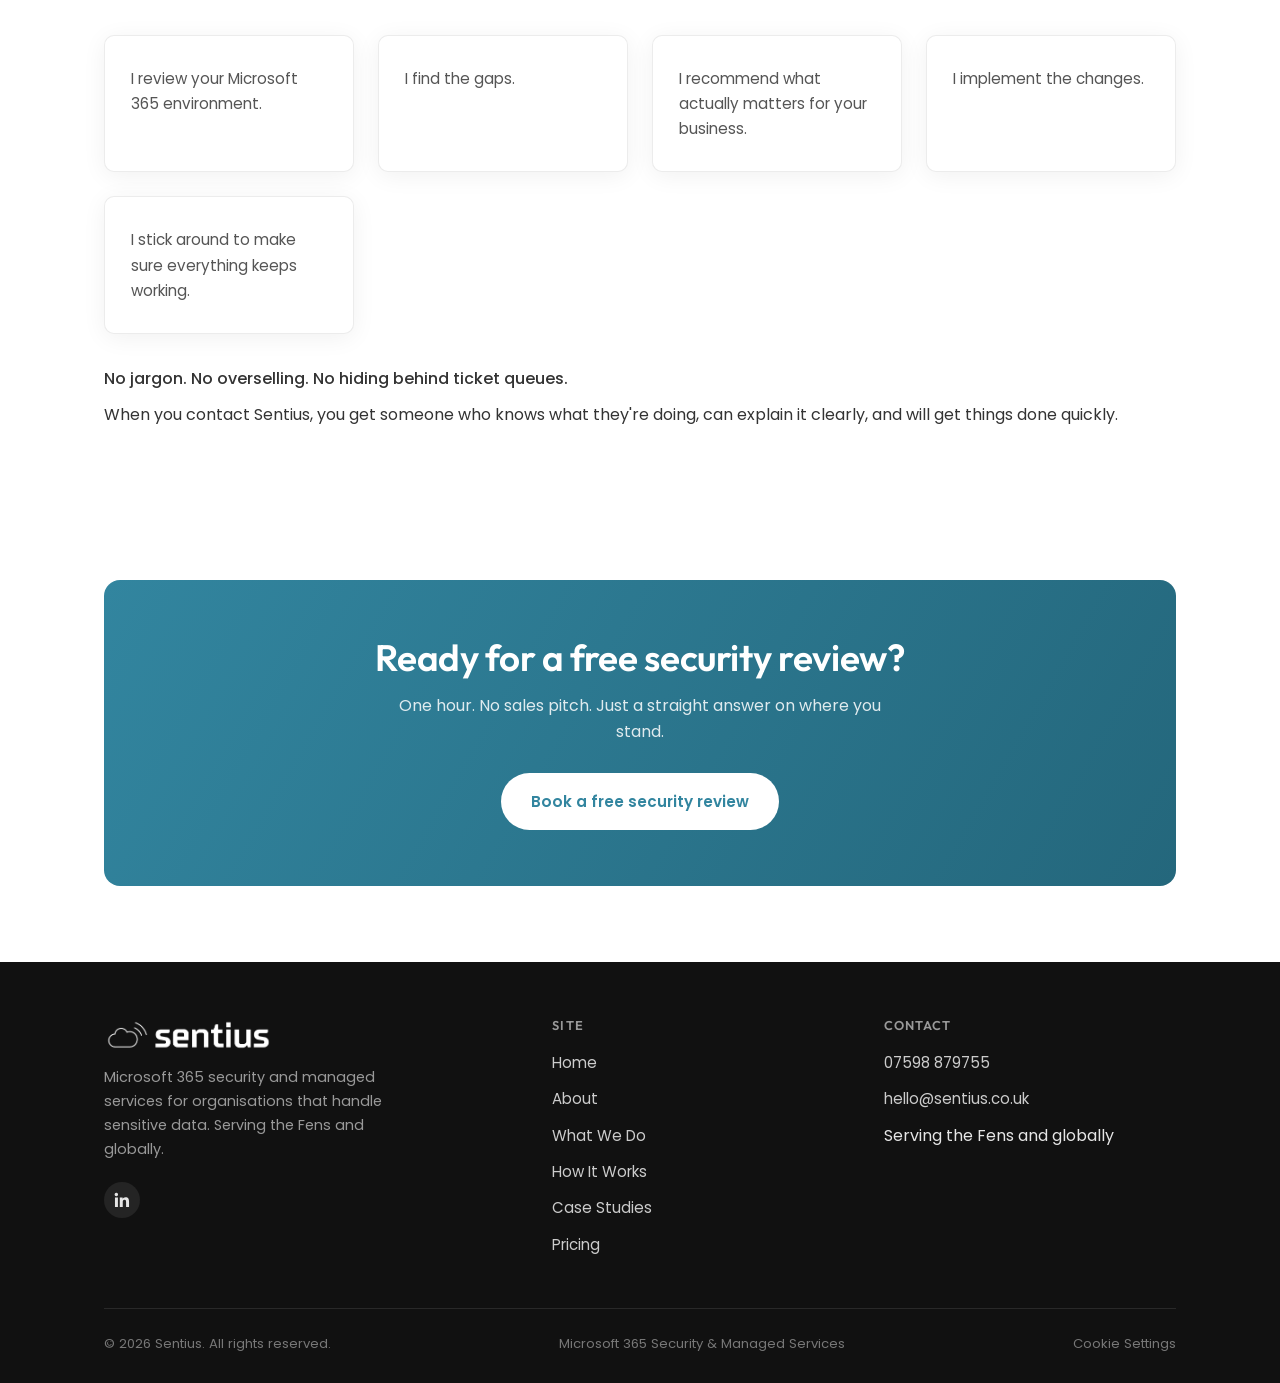
==== commit c649e06b: "added og graph" ====
--- a/about.html
+++ b/about.html
@@ -5,6 +5,11 @@
 <meta name="viewport" content="width=device-width, initial-scale=1.0">
 <title>About Sentius | Microsoft 365 Support</title>
 <meta name="description" content="20+ years of IT support experience. I built Sentius to help organisations find their security gaps and fix them — no jargon, no overselling.">
+<meta property="og:title" content="About Sentius | 20+ Years of Microsoft 365 Support">
+<meta property="og:description" content="20+ years of IT support experience. I built Sentius to help organisations find their security gaps and fix them — no jargon, no overselling.">
+<meta property="og:image" content="https://sentius.co.uk/assets/og-image-home.svg">
+<meta property="og:url" content="https://sentius.co.uk/about.html">
+<meta property="og:type" content="website">
 <link rel="icon" href="assets/favicon.ico">
 <link rel="preconnect" href="https://fonts.googleapis.com">
 <link rel="preconnect" href="https://fonts.gstatic.com" crossorigin>
@@ -27,7 +32,7 @@
       </ul>
     </nav>
     <div class="nav-cta">
-      <a href="https://outlook.office365.com/owa/calendar/Sentius@sentius.co.uk/bookings/" target="_blank" rel="noopener" class="btn btn-primary">Book a free call</a>
+      <a href="https://outlook.office365.com/owa/calendar/Sentius@sentius.co.uk/bookings/" target="_blank" rel="noopener" class="btn btn-primary">Book a free security review</a>
     </div>
     <button class="nav-toggle" aria-label="Toggle menu"><span></span><span></span><span></span></button>
   </div>
@@ -83,7 +88,7 @@
       <div class="cta-banner">
         <h2>Ready for a free security review?</h2>
         <p>One hour. No sales pitch. Just a straight answer on where you stand.</p>
-        <a href="https://outlook.office365.com/owa/calendar/Sentius@sentius.co.uk/bookings/" target="_blank" rel="noopener" class="btn" style="background:var(--white); color:var(--teal);">Book a free call</a>
+        <a href="https://outlook.office365.com/owa/calendar/Sentius@sentius.co.uk/bookings/" target="_blank" rel="noopener" class="btn" style="background:var(--white); color:var(--teal);">Book a free security review</a>
       </div>
     </div>
   </section>
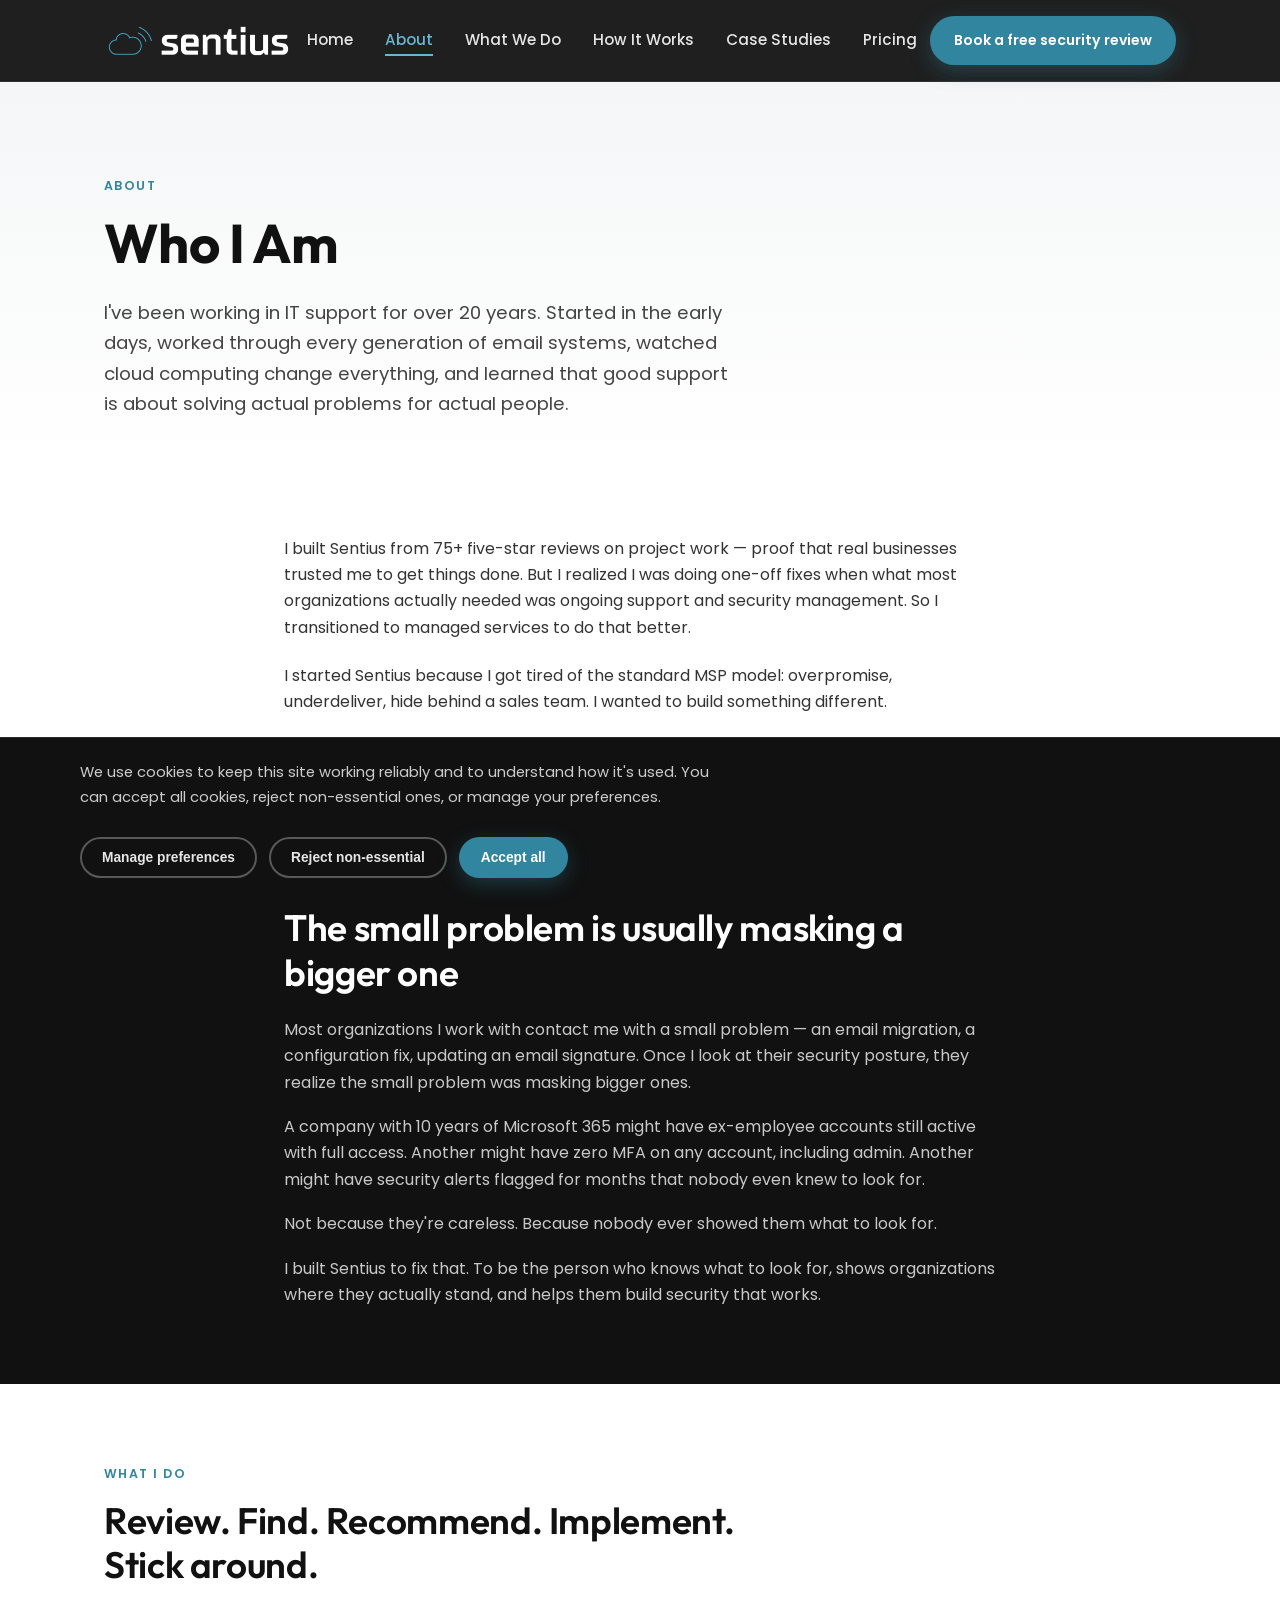
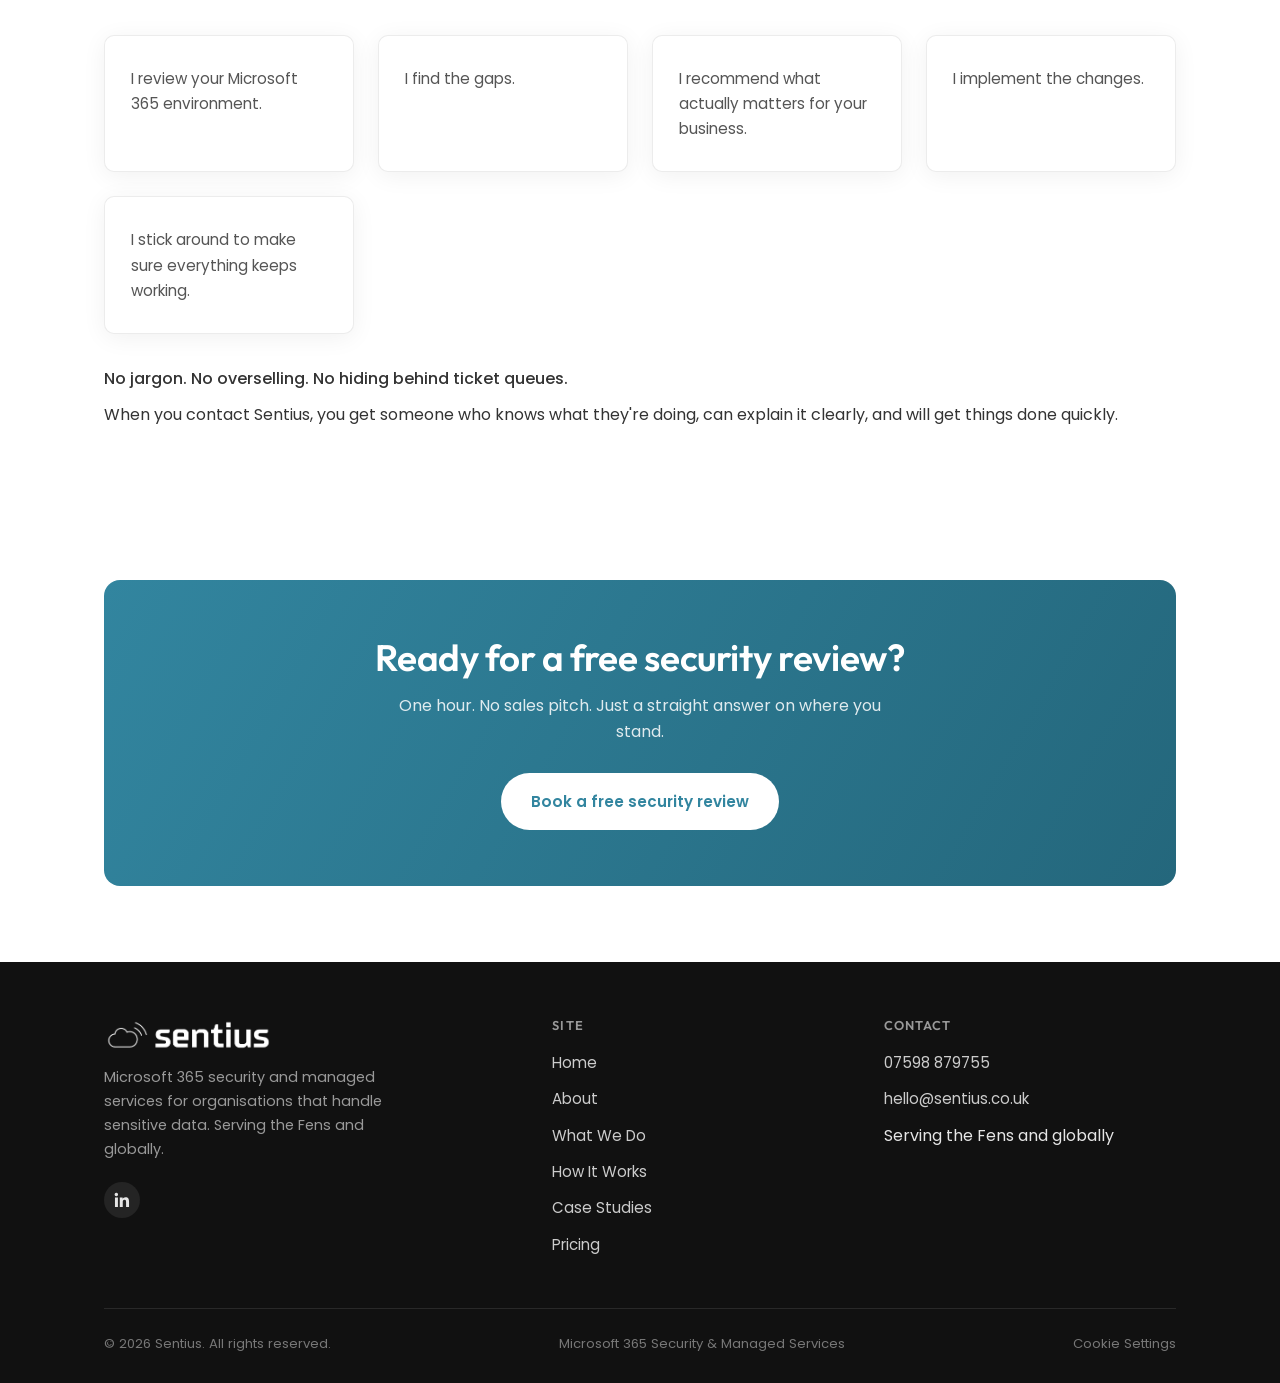
==== commit f7a5140e: "add meta" ====
--- a/about.html
+++ b/about.html
@@ -3,13 +3,15 @@
 <head>
 <meta charset="UTF-8">
 <meta name="viewport" content="width=device-width, initial-scale=1.0">
-<title>About Sentius | Microsoft 365 Support</title>
+<meta name="robots" content="index, follow">
 <meta name="description" content="20+ years of IT support experience. I built Sentius to help organisations find their security gaps and fix them — no jargon, no overselling.">
 <meta property="og:title" content="About Sentius | 20+ Years of Microsoft 365 Support">
 <meta property="og:description" content="20+ years of IT support experience. I built Sentius to help organisations find their security gaps and fix them — no jargon, no overselling.">
 <meta property="og:image" content="https://sentius.co.uk/assets/og-image-home.svg">
 <meta property="og:url" content="https://sentius.co.uk/about.html">
 <meta property="og:type" content="website">
+<link rel="canonical" href="https://sentius.co.uk/about.html">
+<title>About Sentius | Microsoft 365 Support</title>
 <link rel="icon" href="assets/favicon.ico">
 <link rel="preconnect" href="https://fonts.googleapis.com">
 <link rel="preconnect" href="https://fonts.gstatic.com" crossorigin>
@@ -49,7 +51,7 @@
 
   <section>
     <div class="container" style="max-width:760px;">
-      <p style="margin-bottom:22px;">I built Sentius from 75+ five-star client reviews on project work &mdash; proof that real businesses trusted me to get things done. But I realized I was doing one-off fixes when what most organizations actually needed was ongoing support and security management. So I transitioned to managed services to do that better.</p>
+      <p style="margin-bottom:22px;">I built Sentius from 75+ five-star reviews on project work &mdash; proof that real businesses trusted me to get things done. But I realized I was doing one-off fixes when what most organizations actually needed was ongoing support and security management. So I transitioned to managed services to do that better.</p>
       <p>I started Sentius because I got tired of the standard MSP model: overpromise, underdeliver, hide behind a sales team. I wanted to build something different.</p>
     </div>
   </section>
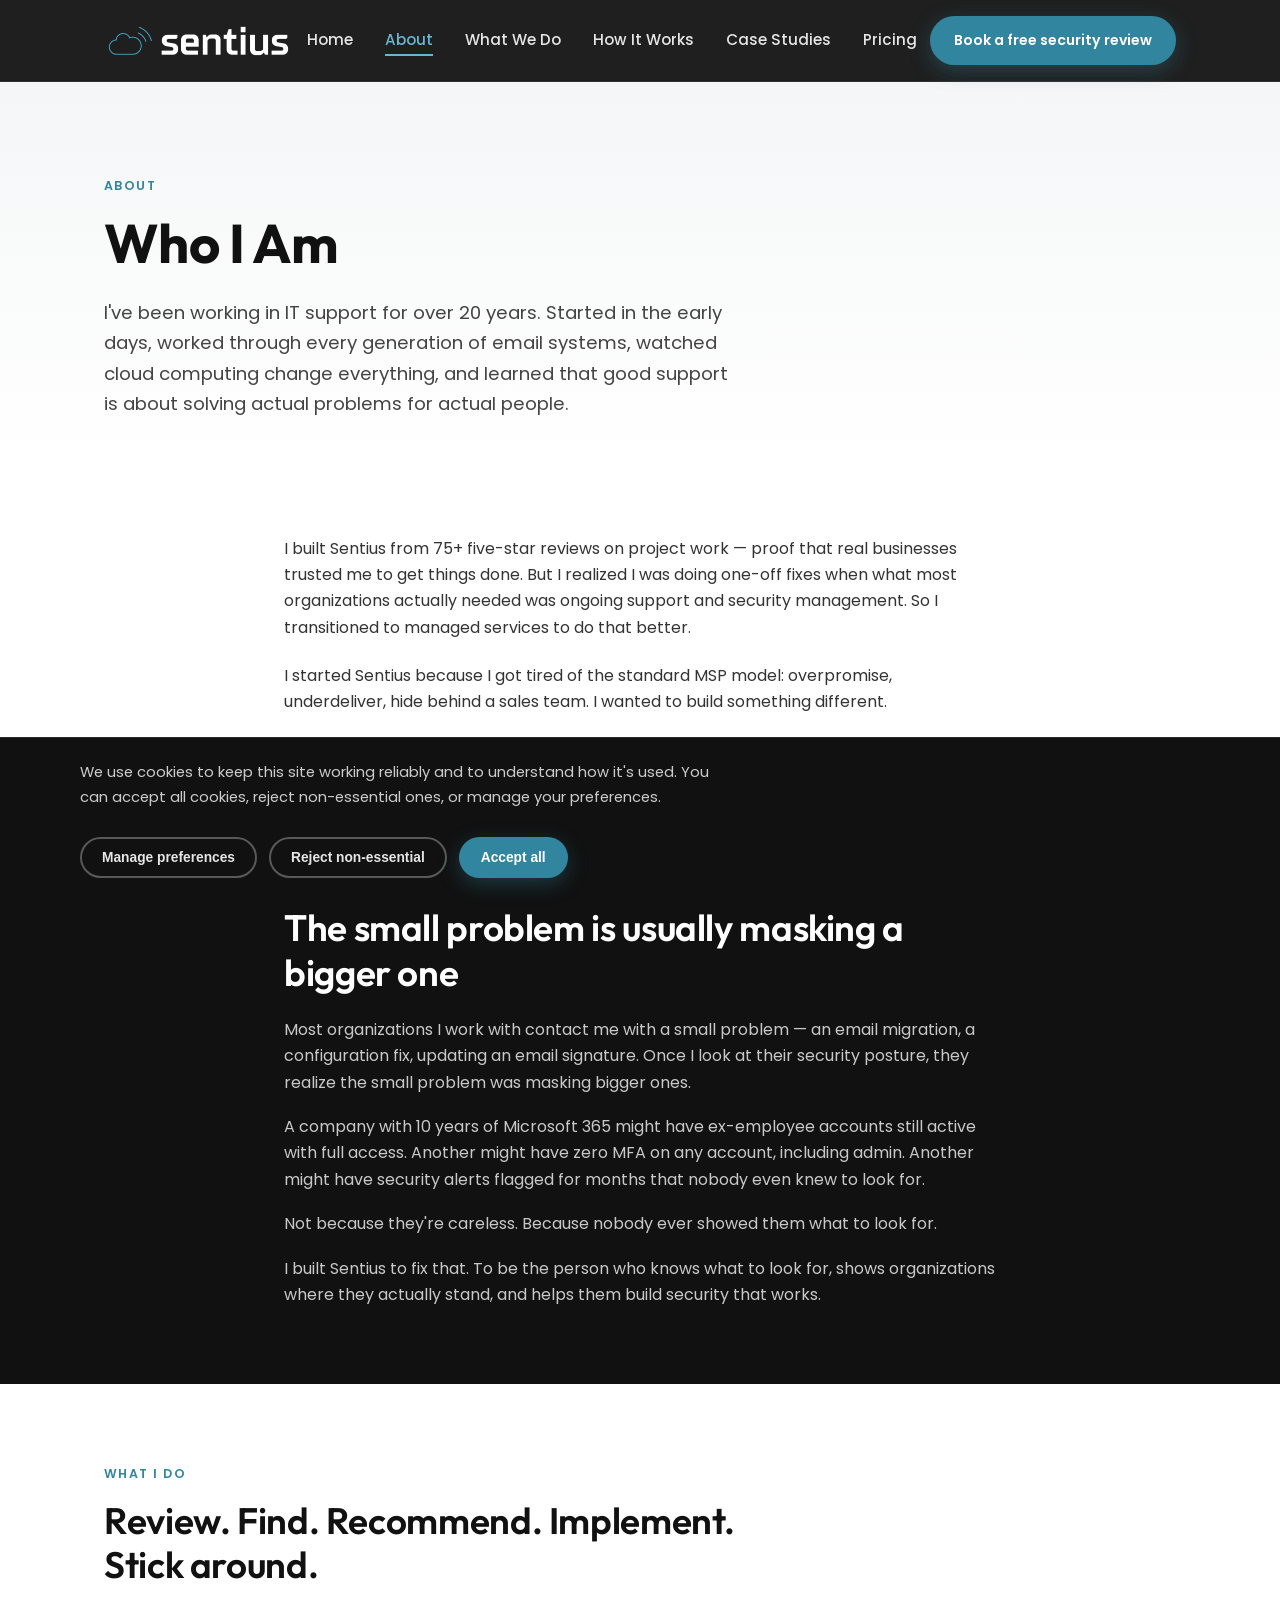
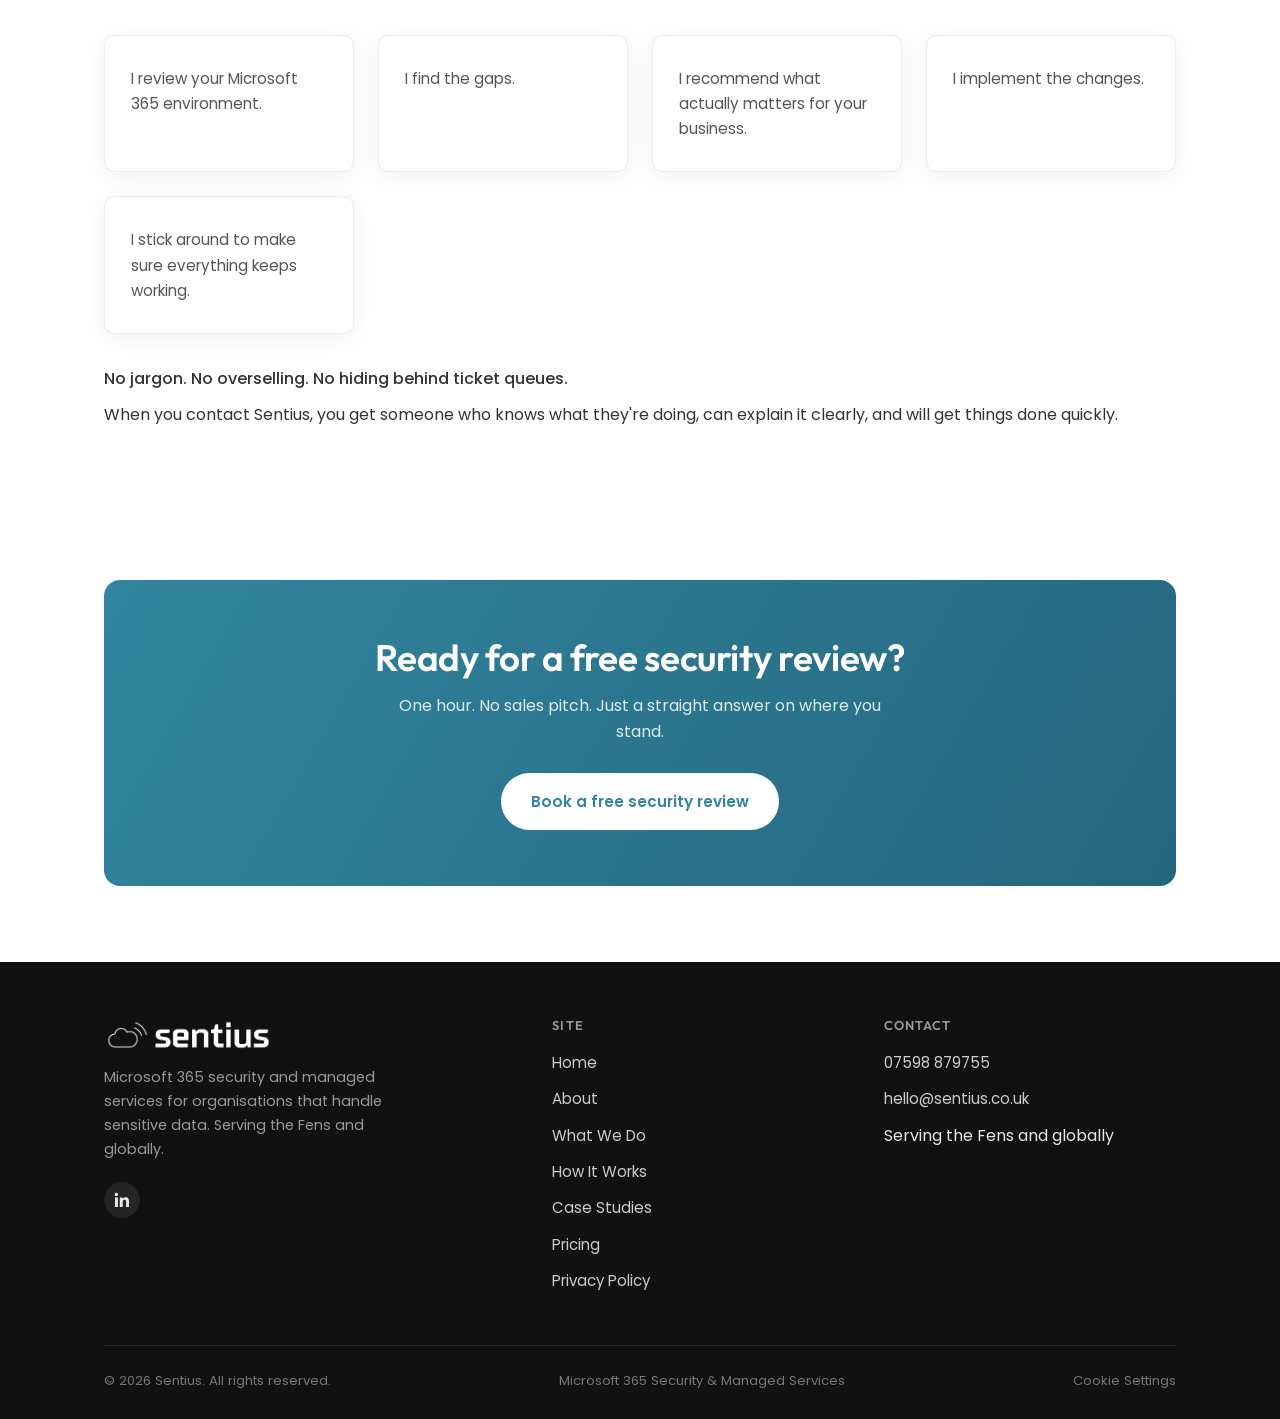
==== commit 95c74177: "Add files via upload" ====
--- a/about.html
+++ b/about.html
@@ -10,13 +10,20 @@
 <meta property="og:image" content="https://sentius.co.uk/assets/og-image-home.svg">
 <meta property="og:url" content="https://sentius.co.uk/about.html">
 <meta property="og:type" content="website">
-<link rel="canonical" href="https://sentius.co.uk/about.html">
+<link rel="canonical" href="https://sentius.co.uk/about">
 <title>About Sentius | Microsoft 365 Support</title>
 <link rel="icon" href="assets/favicon.ico">
 <link rel="preconnect" href="https://fonts.googleapis.com">
 <link rel="preconnect" href="https://fonts.gstatic.com" crossorigin>
 <link href="https://fonts.googleapis.com/css2?family=Outfit:wght@500;600;700&family=Poppins:wght@400;500;600&display=swap" rel="stylesheet">
 <link rel="stylesheet" href="css/style.css">
+<script type="text/javascript">
+    (function(c,l,a,r,i,t,y){
+        c[a]=c[a]||function(){(c[a].q=c[a].q||[]).push(arguments)};
+        t=l.createElement(r);t.async=1;t.src="https://www.clarity.ms/tag/"+i;
+        y=l.getElementsByTagName(r)[0];y.parentNode.insertBefore(t,y);
+    })(window, document, "clarity", "script", "y70itt7wc4");
+</script>
 </head>
 <body>
 
@@ -117,6 +124,7 @@
           <li><a href="how-it-works.html">How It Works</a></li>
           <li><a href="case-studies.html">Case Studies</a></li>
           <li><a href="pricing.html">Pricing</a></li>
+          <li><a href="privacy-policy.html">Privacy Policy</a></li>
         </ul>
       </div>
       <div class="footer-col">
